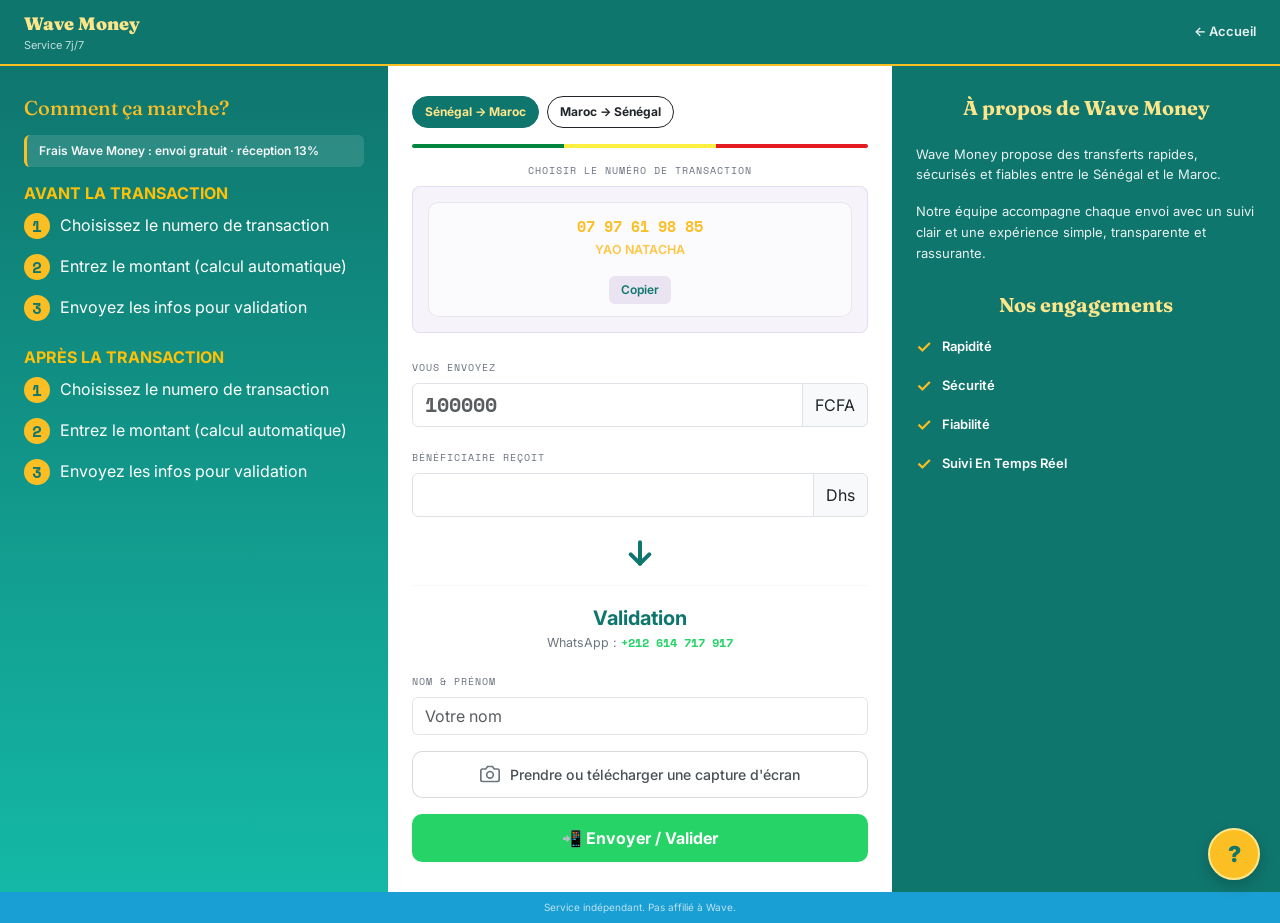
==== VOOZ/index.html @ a97f4ac8 "Ajout de la plateforme Wave Transfert complete. Inclut l accueil, les fiches Airtel, Orange et Wave," ====
<!DOCTYPE html>
<html lang="fr">

<head>
    <meta charset="UTF-8">
    <meta name="viewport" content="width=device-width, initial-scale=1">
    <title>Wave Money — Calculateur de transfert</title>
    <link href="https://cdn.jsdelivr.net/npm/bootstrap@5.3.3/dist/css/bootstrap.min.css" rel="stylesheet">
    <link
        href="https://fonts.googleapis.com/css2?family=Fraunces:wght@700;900&family=Inter:wght@400;600;700&family=Space+Mono:wght@700&display=swap"
        rel="stylesheet">
    <link rel="stylesheet" href="style.css">
    <link rel="stylesheet" href="../shared/screenshot.css">
</head>

<body>
    <!-- HEADER -->
    <header>
        <div class="header-left">
            <div class="brand">Wave Money</div>
            <div class="small opacity-75">Service 7j/7</div>
        </div>
        <div class="header-center">
            <img src="./images/logo.png" alt="Wave Money Logo" height="55px" onerror="this.style.display='none'">
        </div>
        <div class="header-right">
            <a href="../acuille/indexAcuille.html" class="btn-back-home" title="Retour à l'accueil">← Accueil</a>
        </div>
    </header>

    <!-- GRILLE 3 BLOCS -->
    <div class="main-layout-grid">
        <!-- BLOC GAUCHE -->
        <div class="col-panel col-left">
            <h2>Comment ça marche?</h2>
            <div class="fee-info fee-info-wave">Frais Wave Money : envoi gratuit · réception 13%</div>
            <div class="fs-6 fw-bold text-warning mb-2 mt-2 text-uppercase">Avant la transaction</div>
            <ul class="process-steps mb-0">
                <li><span class="process-step-num">1</span> Choisissez le numero de transaction</li>
                <li><span class="process-step-num">2</span> Entrez le montant (calcul automatique)</li>
                <li><span class="process-step-num">3</span> Envoyez les infos pour validation</li>
            </ul>

            <div class="fs-6 fw-bold text-warning mb-2 mt-4 text-uppercase">Après la transaction</div>
            <ul class="process-steps">
                <li><span class="process-step-num">1</span> Choisissez le numero de transaction</li>
                <li><span class="process-step-num">2</span> Entrez le montant (calcul automatique)</li>
                <li><span class="process-step-num">3</span> Envoyez les infos pour validation</li>
            </ul>
        </div>

        <!-- BLOC CENTRE CALCULATEUR -->
        <div class="col-panel col-center">
            <div class="d-flex gap-2 mb-3">
                <button id="btnGM" class="btn btn-outline-dark btn-toggle active">Sénégal → Maroc</button>
                <button id="btnMG" class="btn btn-outline-dark btn-toggle">Maroc → Sénégal</button>
            </div>
            <div class="flag-accent gm" id="flagAccent"><span></span><span></span><span></span></div>

            <div class="transaction-numbers-wrapper">
                <label class="form-label text-center d-block mb-2 mt-1">Choisir le numéro de transaction</label>
                <div class="contacts-center">
                    <div class="contact-item">
                        <div class="contact-num">07 97 61 98 85</div>
                        <div class="contact-name">Yao Natacha</div>
                        <button class="btn-copy"
                            onclick="copyText('07 97 61 98 85 - Yao Natacha', this)">Copier</button>
                    </div>
                </div>
            </div>

            <label for="amount" class="form-label">Vous envoyez</label>
            <div class="input-group mb-3">
                <input type="number" id="amount" class="form-control" placeholder="100000" title="Montant envoyé">
                <span class="input-group-text" id="inputUnit">FCFA</span>
            </div>
            <label for="result" class="form-label">Bénéficiaire reçoit</label>
            <div class="input-group mb-1">
                <input type="text" id="result" class="form-control fw-bold" readonly title="Montant reçu">
                <span class="input-group-text" id="resultUnit">Dhs</span>
            </div>
            <small id="info" class="text-muted d-block mb-3"></small>

            <!-- FLÈCHE ANIMÉE VERS VALIDATION -->
            <div class="bounce-arrow">
                <svg width="32" height="32" viewBox="0 0 24 24" fill="none" stroke="var(--violet)" stroke-width="3"
                    stroke-linecap="round" stroke-linejoin="round">
                    <line x1="12" y1="4" x2="12" y2="20"></line>
                    <polyline points="19 13 12 20 5 13"></polyline>
                </svg>
            </div>

            <!-- VALIDATION (Déplacé au centre) -->
            <hr class="validation-divider">
            <h5 class="text-center mb-1 fw-bold text-violet">Validation</h5>
            <p class="whatsapp-contact-line">WhatsApp : <strong>+212 614 717 917</strong></p>

            <label for="nom" class="form-label">Nom & Prénom</label>
            <input type="text" id="nom" class="form-control mb-3 form-control-custom" placeholder="Votre nom"
                title="Votre nom">

            <div class="screenshot-block screenshot-block-main">
                <button type="button" class="btn-screenshot-unified"
                    onclick="triggerScreenshotChoice('mainScreenshot', 'mainCamera')">
                    <svg class="screenshot-camera-icon" width="20" height="20" viewBox="0 0 24 24" fill="none"
                        stroke="currentColor" stroke-width="2">
                        <path d="M23 19a2 2 0 0 1-2 2H3a2 2 0 0 1-2-2V8a2 2 0 0 1 2-2h4l2-3h6l2 3h4a2 2 0 0 1 2 2z" />
                        <circle cx="12" cy="13" r="4" />
                    </svg>
                    Prendre ou télécharger une capture d'écran
                </button>
                <input type="file" id="mainScreenshot" accept="image/*" class="d-none">
                <input type="file" id="mainCamera" accept="image/*" capture="environment" class="d-none">
                <img id="screenshotPreview" class="screenshot-preview" alt="Aperçu capture">
                <p class="screenshot-filename" id="screenshotFilename"></p>
            </div>

            <button id="wa" class="btn btn-whatsapp-send w-100 btn-whatsapp-main" data-bs-toggle="modal"
                data-bs-target="#transactionModal">📲 Envoyer / Valider</button>
        </div>

        <!-- BLOC DROIT A PROPOS (Déplacé à droite) -->
        <div class="col-panel col-right">
            <h5 class="text-center mb-4 fw-bold about-title">À propos de Wave Money</h5>

            <div class="about-text">
                <p>Wave Money propose des transferts rapides, sécurisés et fiables entre le Sénégal et le Maroc.</p>
                <p>Notre équipe accompagne chaque envoi avec un suivi clair et une expérience simple, transparente et
                    rassurante.</p>
            </div>

            <h5 class="text-center mb-3 fw-bold about-title">Nos engagements</h5>
            <ul class="commitments-list">
                <li><span class="check-icon">✓</span> Rapidité</li>
                <li><span class="check-icon">✓</span> Sécurité</li>
                <li><span class="check-icon">✓</span> Fiabilité</li>
                <li><span class="check-icon">✓</span> Suivi en temps réel</li>
            </ul>
        </div>
    </div>

    <!-- BOUTON FLOTTANT -->
    <button class="btn-float-aide" id="btnAide" title="Aide">?</button>

    <!-- Modal Transaction -->
    <div class="modal fade" id="transactionModal" tabindex="-1" aria-hidden="true">
        <div class="modal-dialog modal-dialog-centered">
            <div class="modal-content">
                <div class="modal-header">
                    <h5 class="modal-title fs-5 text-dark fw-bold">Avez-vous déjà effectué la transaction ?</h5>
                    <button type="button" class="btn-close" data-bs-dismiss="modal" aria-label="Close"></button>
                </div>
                <div class="modal-body text-center" id="modalQuestionBody">
                    <p class="text-muted mb-4 small">Veuillez choisir une option pour continuer.</p>
                    <button id="modalBtnNon" class="btn btn-outline-danger me-2 px-4 fw-bold">Non</button>
                    <button id="modalBtnOui" class="btn btn-outline-success px-4 fw-bold">Oui</button>
                </div>
                <div class="modal-body" id="modalDetailsBody" style="display: none;">
                    <label for="modalRef" class="form-label text-dark">N° Transaction (Facultatif)</label>
                    <input type="text" id="modalRef" class="form-control mb-3 form-control-custom"
                        placeholder="Ex: TRX123" title="N° Transaction">

                    <button id="modalBtnSend" class="btn btn-whatsapp-send w-100">📲 Envoyer / Valider</button>
                </div>
            </div>
        </div>
    </div>

    <div class="screenshot-choice-menu" id="screenshotChoiceMenu"
        onclick="if(event.target===this) closeScreenshotMenu()">
        <div class="screenshot-choice-panel">
            <h6>Ajouter une preuve</h6>
            <button type="button" onclick="pickScreenshotSource('camera')">📷 Prendre une photo</button>
            <button type="button" onclick="pickScreenshotSource('gallery')">🖼️ Télécharger une image</button>
            <button type="button" class="btn-cancel-screenshot" onclick="closeScreenshotMenu()">Annuler</button>
        </div>
    </div>

    <footer class="legal-footer">
        Service indépendant. Pas affilié à Wave.
    </footer>

    <script src="https://cdn.jsdelivr.net/npm/bootstrap@5.3.3/dist/js/bootstrap.bundle.min.js"></script>
    <script src="../shared/whatsapp-share.js"></script>
    <script src="script.js"></script>
</body>

</html>
---- VOOZ/style.css ----
:root {
    --violet: #0F766E;
    --violet-2: #14B8A6;
    --or: #FBBF24;
    --or-clair: #FDE68A;
    --fond: #F1FDF9;
}

body {
    background: var(--fond);
    font-family: 'Inter', sans-serif;
    margin: 0;
}

/* ===== HEADER 3 COLONNES ===== */
header {
    background: var(--violet);
    color: white;
    padding: 10px 24px;
    display: grid;
    grid-template-columns: 1fr auto 1fr;
    align-items: center;
    border-bottom: 2px solid var(--or);
    gap: 20px;
}

.header-left .brand {
    font-family: 'Fraunces', serif;
    font-size: 18px;
    font-weight: 900;
    color: var(--or-clair);
}

.header-left .small {
    font-size: 11px;
}

.header-center img {
    display: block;
    filter: drop-shadow(0 2px 4px rgba(0, 0, 0, .3));
}

.header-right {
    display: flex;
    align-items: center;
    justify-content: flex-end;
    gap: 15px;
}

.btn-back-home {
    color: white;
    text-decoration: none;
    font-size: 13px;
    font-weight: 600;
    opacity: 0.9;
    transition: opacity 0.2s;
}

.btn-back-home:hover {
    color: white;
    opacity: 1;
    text-decoration: underline;
}

.contacts-center {
    display: flex;
    gap: 10px;
    margin-bottom: 20px;
    background: rgba(76, 29, 149, 0.05);
    padding: 15px;
    border-radius: 8px;
    border: 1px solid rgba(76, 29, 149, 0.1);
}

.contacts-center .contact-item {
    flex: 1;
    text-align: center;
    border: none;
    background: transparent;
}

.contacts-center .contact-name {
    color: var(--or);
    font-size: 10px;
    opacity: 0.8;
    text-transform: uppercase;
    font-weight: 600;
}

.contact-num {
    font-family: 'Space Mono', monospace;
    font-size: 15px;
    font-weight: 700;
    color: var(--or);
    margin-bottom: 4px;
}

.btn-copy {
    background: rgba(76, 29, 149, 0.1);
    border: none;
    color: var(--violet);
    font-size: 10px;
    padding: 6px 10px;
    border-radius: 4px;
    margin-top: 8px;
    cursor: pointer;
    transition: 0.2s;
    font-weight: 600;
}

.btn-copy:hover {
    background: var(--violet);
    color: white;
}

/* ===== GRILLE 3 BLOCS ===== */
.main-layout-grid {
    display: grid;
    grid-template-columns: 1fr 1.3fr 1fr;
    min-height: calc(100vh - 82px);
}

.col-panel {
    padding: 30px 24px;
}

.col-left {
    background: linear-gradient(180deg, var(--violet) 0%, var(--violet-2) 100%);
    color: white;
}

.col-center {
    background: white;
}

.col-right {
    background: var(--violet);
    color: white;
}

/* BLOC GAUCHE */
.col-left h2 {
    color: var(--or);
    font-family: 'Fraunces', serif;
    font-size: 20px;
    margin-bottom: 15px;
}

.fee-info {
    background: rgba(255, 255, 255, 0.12);
    border-left: 3px solid var(--or);
    padding: 8px 12px;
    border-radius: 6px;
    font-size: 12px;
    font-weight: 600;
    margin-bottom: 14px;
    line-height: 1.4;
    color: rgba(255, 255, 255, 0.95);
}

.process-steps {
    list-style: none;
    padding: 0;
}

.process-steps li {
    margin-bottom: 15px;
    display: flex;
    gap: 10px;
    align-items: flex-start;
}

.process-step-num {
    background: var(--or);
    color: var(--violet);
    width: 26px;
    height: 26px;
    border-radius: 50%;
    display: flex;
    align-items: center;
    justify-content: center;
    font-weight: 900;
    flex-shrink: 0;
    font-family: 'Space Mono', monospace;
}

/* BLOC CENTRE */
.btn-toggle {
    border-radius: 50px;
    font-size: 12px;
    font-weight: 700;
}

.btn-toggle.active {
    background: var(--violet);
    color: var(--or-clair);
    border-color: var(--violet);
}

.flag-accent {
    height: 4px;
    display: flex;
    border-radius: 2px;
    overflow: hidden;
    margin: 10px 0 15px;
}

.flag-accent span {
    flex: 1;
}

.flag-accent.gm span:nth-child(1) {
    background: #00853F;
}

.flag-accent.gm span:nth-child(2) {
    background: #FDEF42;
}

.flag-accent.gm span:nth-child(3) {
    background: #E31B23;
}

.flag-accent.mg span:nth-child(1),
.flag-accent.mg span:nth-child(2) {
    background: #C1272D;
}

.flag-accent.mg span:nth-child(3) {
    background: #009E60;
}

.form-label {
    font-family: 'Space Mono', monospace;
    font-size: 10px;
    letter-spacing: .1em;
    text-transform: uppercase;
    color: #6B7280;
}

.input-group .form-control {
    font-family: 'Space Mono', monospace;
    font-size: 20px;
    font-weight: 700;
}

.btn-calculate {
    background: linear-gradient(135deg, var(--or), var(--or-clair));
    color: var(--violet);
    font-weight: 900;
    text-transform: uppercase;
    border: none;
    padding: 14px;
    border-radius: 10px;
    width: 100%;
    font-family: 'Fraunces', serif;
    box-shadow: 0 4px 12px rgba(245, 158, 11, .3);
    transition: .2s;
}

.btn-calculate:hover {
    transform: translateY(-2px);
    box-shadow: 0 6px 18px rgba(245, 158, 11, .4);
}

/* BLOC DROIT */
.col-right .form-control {
    background: rgba(255, 255, 255, .1);
    border: 1px solid rgba(255, 255, 255, .3);
    color: white;
}

.col-right .form-control::placeholder {
    color: rgba(255, 255, 255, .6);
}

.col-right .form-label {
    color: rgba(255, 255, 255, .8);
}

.btn-whatsapp {
    background: white;
    color: var(--violet);
    font-weight: 800;
    border-radius: 10px;
}

.btn-whatsapp:hover {
    background: var(--or-clair);
}

/* BOUTON FLOTTANT AIDE */
.btn-float-aide {
    position: fixed;
    bottom: 20px;
    right: 20px;
    width: 52px;
    height: 52px;
    border-radius: 50%;
    background: var(--or);
    color: var(--violet);
    border: 2px solid var(--or-clair);
    font-size: 22px;
    box-shadow: 0 5px 15px rgba(0, 0, 0, .2);
    z-index: 999;
    font-weight: 900;
}

@media(max-width:900px) {
    .main-layout-grid {
        grid-template-columns: 1fr;
    }

    header {
        grid-template-columns: 1fr;
        text-align: center;
        gap: 10px;
    }

    .header-right {
        justify-content: center;
    }
}

/* FLECHE ANIMEE */
@keyframes bounceDown {

    0%,
    20%,
    50%,
    80%,
    100% {
        transform: translateY(0);
    }

    40% {
        transform: translateY(-10px);
    }

    60% {
        transform: translateY(-5px);
    }
}

.bounce-arrow {
    animation: bounceDown 2s infinite;
    margin: 20px auto 10px;
    text-align: center;
}

/* Nouvelles classes pour remplacer les styles inline */
.validation-divider {
    border-color: rgba(0,0,0,0.1);
    margin-bottom: 20px;
}
.text-violet {
    color: var(--violet);
}
.form-control-custom {
    border: 1px solid rgba(0,0,0,0.1);
}
.btn-whatsapp-main {
    background: #25D366;
    color: white;
    border: none;
    padding: 12px;
}
.btn-whatsapp-modal {
    background: #25D366;
    color: white;
    border: none;
    padding: 12px;
    font-weight: 800;
    border-radius: 10px;
}
.about-title {
    color: var(--or-clair);
    font-family: 'Fraunces', serif;
}
.about-text {
    line-height: 1.6;
    font-size: 13px;
    margin-bottom: 30px;
    color: rgba(255,255,255,0.9);
}
.commitments-list {
    list-style: none;
    padding: 0;
    margin: 0;
    font-size: 13px;
    color: white;
}
.commitments-list li {
    margin-bottom: 12px;
    display: flex;
    align-items: center;
    gap: 10px;
    font-weight: 600;
    text-transform: capitalize;
}
.commitments-list .check-icon {
    color: var(--or);
    font-size: 18px;
}
.info-note {
    font-size: 11px;
}

.screenshot-preview {
    display: none;
    max-width: 100%;
    max-height: 160px;
    border-radius: 8px;
    margin-bottom: 12px;
    border: 1px solid rgba(0, 0, 0, 0.15);
    object-fit: contain;
}

.legal-footer {
    text-align: center;
    padding: 8px 24px;
    font-size: 10px;
    color: rgba(255, 255, 255, 0.7);
    background: #1a9fd4;
}
---- shared/screenshot.css ----
.screenshot-block {
    margin-bottom: 1rem;
}

.screenshot-block-main {
    margin-bottom: 16px;
}

.screenshot-label {
    display: block;
    margin-bottom: 0.5rem;
    font-weight: 600;
    color: #212529;
}

.btn-screenshot-unified {
    display: flex;
    align-items: center;
    justify-content: center;
    gap: 10px;
    width: 100%;
    padding: 12px 16px;
    margin-bottom: 10px;
    border-radius: 10px;
    border: 1px solid rgba(0, 0, 0, 0.15);
    background: #ffffff;
    color: #495057;
    font-size: 0.88rem;
    font-weight: 500;
    cursor: pointer;
    transition: background 0.2s ease, border-color 0.2s ease, transform 0.15s ease;
}

.btn-screenshot-unified:hover {
    background: #f8f9fa;
    border-color: rgba(0, 0, 0, 0.25);
    transform: translateY(-1px);
}

.screenshot-camera-icon {
    flex-shrink: 0;
    color: #6c757d;
}

.screenshot-preview {
    display: none;
    max-width: 100%;
    max-height: 180px;
    border-radius: 10px;
    margin-bottom: 8px;
    border: 1px solid rgba(0, 0, 0, 0.12);
    object-fit: contain;
    background: #fff;
}

.screenshot-filename {
    display: none;
    font-size: 0.75rem;
    color: #6c757d;
    margin-bottom: 8px;
}

.screenshot-hint {
    font-size: 0.75rem;
    color: #6c757d;
    line-height: 1.45;
    margin-bottom: 0;
}

.screenshot-choice-menu {
    display: none;
    position: fixed;
    inset: 0;
    background: rgba(0, 0, 0, 0.45);
    z-index: 2000;
    align-items: flex-end;
    justify-content: center;
    padding: 16px;
}

.screenshot-choice-menu.open {
    display: flex;
}

.screenshot-choice-panel {
    width: 100%;
    max-width: 360px;
    background: #fff;
    border-radius: 16px 16px 0 0;
    padding: 16px;
}

.screenshot-choice-panel h6 {
    margin: 0 0 12px;
    font-size: 0.9rem;
    color: #212529;
}

.screenshot-choice-panel button {
    display: block;
    width: 100%;
    padding: 12px;
    margin-bottom: 8px;
    border: 1px solid rgba(0, 0, 0, 0.1);
    border-radius: 10px;
    background: #f8f9fa;
    font-weight: 600;
    cursor: pointer;
}

.screenshot-choice-panel .btn-cancel-screenshot {
    background: transparent;
    color: #6c757d;
}

.btn-whatsapp-send {
    background: #25D366 !important;
    color: #ffffff !important;
    border: none !important;
    padding: 12px !important;
    font-weight: 700 !important;
    border-radius: 10px !important;
    width: 100%;
    display: flex;
    align-items: center;
    justify-content: center;
    gap: 8px;
    transition: filter 0.2s ease, transform 0.15s ease;
}

.btn-whatsapp-send:hover {
    filter: brightness(1.08);
    transform: translateY(-1px);
    color: #ffffff !important;
}

.whatsapp-contact-line {
    text-align: center;
    font-size: 0.78rem;
    color: #6c757d;
    margin-bottom: 14px;
}

.whatsapp-contact-line strong {
    color: #25D366;
    font-family: 'Space Mono', 'JetBrains Mono', monospace;
}

.contacts-center .contact-item {
    border-radius: 10px;
    border: 1px solid rgba(0, 0, 0, 0.08);
    background: rgba(255, 255, 255, 0.6);
    padding: 12px 10px;
}

.contacts-center .contact-num {
    font-weight: 700;
    font-size: 0.95rem;
    margin-bottom: 4px;
}

.contacts-center .contact-name {
    font-size: 0.78rem;
    opacity: 0.85;
    margin-bottom: 8px;
}

.contacts-center .btn-copy {
    padding: 5px 12px;
    border-radius: 6px;
    border: none;
    font-size: 0.75rem;
    font-weight: 600;
    cursor: pointer;
    transition: background 0.2s ease;
}
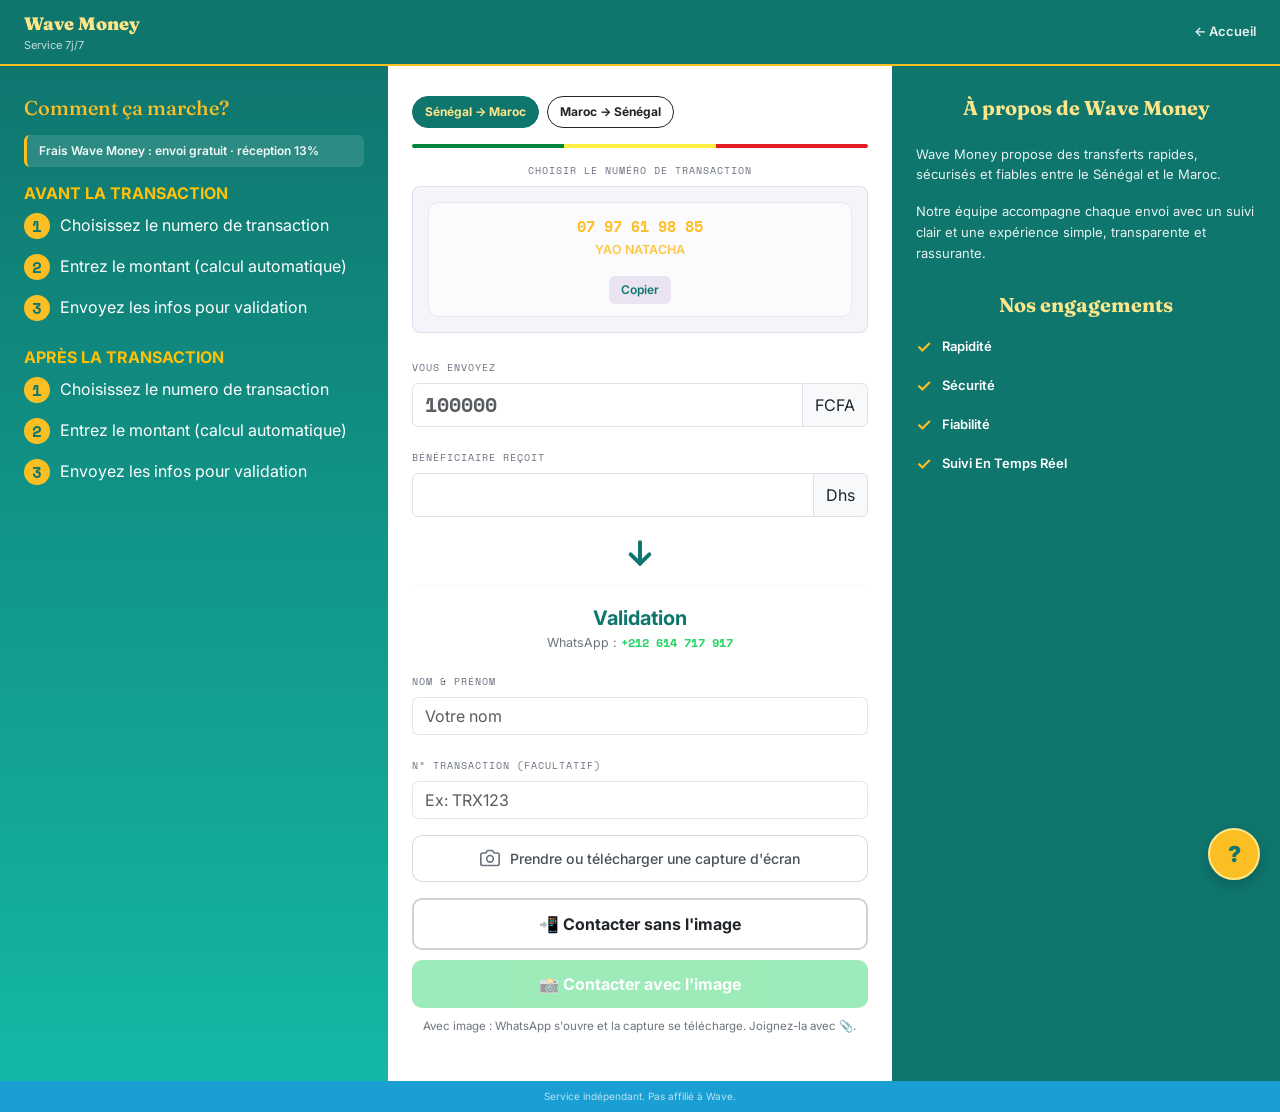
==== commit c136c84d: "Deux boutons WhatsApp: contacter avec ou sans image. Upload capture optionnel, sans image ouvre le t" ====
--- a/VOOZ/index.html
+++ b/VOOZ/index.html
@@ -5,12 +5,15 @@
     <meta charset="UTF-8">
     <meta name="viewport" content="width=device-width, initial-scale=1">
     <title>Wave Money — Calculateur de transfert</title>
+    <link rel="icon" type="image/svg+xml" href="/shared/favicon.svg">
+    <link rel="icon" type="image/png" sizes="32x32" href="/shared/favicon.png">
+    <link rel="apple-touch-icon" href="/shared/apple-touch-icon.png">
     <link href="https://cdn.jsdelivr.net/npm/bootstrap@5.3.3/dist/css/bootstrap.min.css" rel="stylesheet">
     <link
         href="https://fonts.googleapis.com/css2?family=Fraunces:wght@700;900&family=Inter:wght@400;600;700&family=Space+Mono:wght@700&display=swap"
         rel="stylesheet">
-    <link rel="stylesheet" href="style.css">
-    <link rel="stylesheet" href="../shared/screenshot.css">
+    <link rel="stylesheet" href="/VOOZ/style.css">
+    <link rel="stylesheet" href="/shared/screenshot.css">
 </head>
 
 <body>
@@ -21,10 +24,10 @@
             <div class="small opacity-75">Service 7j/7</div>
         </div>
         <div class="header-center">
-            <img src="./images/logo.png" alt="Wave Money Logo" height="55px" onerror="this.style.display='none'">
+            <img src="/VOOZ/images/logo.png" alt="Wave Money Logo" height="55px" onerror="this.style.display='none'">
         </div>
         <div class="header-right">
-            <a href="../acuille/indexAcuille.html" class="btn-back-home" title="Retour à l'accueil">← Accueil</a>
+            <a href="/acuille/indexAcuille.html" class="btn-back-home" title="Retour à l'accueil">← Accueil</a>
         </div>
     </header>
 
@@ -99,6 +102,10 @@
             <input type="text" id="nom" class="form-control mb-3 form-control-custom" placeholder="Votre nom"
                 title="Votre nom">
 
+            <label for="ref" class="form-label">N° Transaction (Facultatif)</label>
+            <input type="text" id="ref" class="form-control mb-3 form-control-custom" placeholder="Ex: TRX123"
+                title="N° Transaction">
+
             <div class="screenshot-block screenshot-block-main">
                 <button type="button" class="btn-screenshot-unified"
                     onclick="triggerScreenshotChoice('mainScreenshot', 'mainCamera')">
@@ -115,8 +122,11 @@
                 <p class="screenshot-filename" id="screenshotFilename"></p>
             </div>
 
-            <button id="wa" class="btn btn-whatsapp-send w-100 btn-whatsapp-main" data-bs-toggle="modal"
-                data-bs-target="#transactionModal">📲 Envoyer / Valider</button>
+            <div class="whatsapp-dual-actions">
+                <button type="button" id="waSans" class="btn btn-whatsapp-outline w-100">📲 Contacter sans l'image</button>
+                <button type="button" id="waAvec" class="btn btn-whatsapp-send w-100" disabled>📸 Contacter avec l'image</button>
+            </div>
+            <p class="whatsapp-dual-hint">Avec image : WhatsApp s'ouvre et la capture se télécharge. Joignez-la avec 📎.</p>
         </div>
 
         <!-- BLOC DROIT A PROPOS (Déplacé à droite) -->
@@ -142,30 +152,6 @@
     <!-- BOUTON FLOTTANT -->
     <button class="btn-float-aide" id="btnAide" title="Aide">?</button>
 
-    <!-- Modal Transaction -->
-    <div class="modal fade" id="transactionModal" tabindex="-1" aria-hidden="true">
-        <div class="modal-dialog modal-dialog-centered">
-            <div class="modal-content">
-                <div class="modal-header">
-                    <h5 class="modal-title fs-5 text-dark fw-bold">Avez-vous déjà effectué la transaction ?</h5>
-                    <button type="button" class="btn-close" data-bs-dismiss="modal" aria-label="Close"></button>
-                </div>
-                <div class="modal-body text-center" id="modalQuestionBody">
-                    <p class="text-muted mb-4 small">Veuillez choisir une option pour continuer.</p>
-                    <button id="modalBtnNon" class="btn btn-outline-danger me-2 px-4 fw-bold">Non</button>
-                    <button id="modalBtnOui" class="btn btn-outline-success px-4 fw-bold">Oui</button>
-                </div>
-                <div class="modal-body" id="modalDetailsBody" style="display: none;">
-                    <label for="modalRef" class="form-label text-dark">N° Transaction (Facultatif)</label>
-                    <input type="text" id="modalRef" class="form-control mb-3 form-control-custom"
-                        placeholder="Ex: TRX123" title="N° Transaction">
-
-                    <button id="modalBtnSend" class="btn btn-whatsapp-send w-100">📲 Envoyer / Valider</button>
-                </div>
-            </div>
-        </div>
-    </div>
-
     <div class="screenshot-choice-menu" id="screenshotChoiceMenu"
         onclick="if(event.target===this) closeScreenshotMenu()">
         <div class="screenshot-choice-panel">
@@ -181,8 +167,8 @@
     </footer>
 
     <script src="https://cdn.jsdelivr.net/npm/bootstrap@5.3.3/dist/js/bootstrap.bundle.min.js"></script>
-    <script src="../shared/whatsapp-share.js"></script>
-    <script src="script.js"></script>
+    <script src="/shared/whatsapp-share.js"></script>
+    <script src="/VOOZ/script.js"></script>
 </body>
 
 </html>
--- a/shared/screenshot.css
+++ b/shared/screenshot.css
@@ -174,3 +174,45 @@
     cursor: pointer;
     transition: background 0.2s ease;
 }
+
+.whatsapp-dual-actions {
+    display: grid;
+    gap: 10px;
+    margin-top: 4px;
+}
+
+.btn-whatsapp-outline {
+    background: transparent !important;
+    color: #212529 !important;
+    border: 2px solid rgba(0, 0, 0, 0.18) !important;
+    padding: 12px !important;
+    font-weight: 700 !important;
+    border-radius: 10px !important;
+    width: 100%;
+    display: flex;
+    align-items: center;
+    justify-content: center;
+    gap: 8px;
+    transition: background 0.2s ease, transform 0.15s ease;
+}
+
+.btn-whatsapp-outline:hover {
+    background: rgba(0, 0, 0, 0.04) !important;
+    transform: translateY(-1px);
+}
+
+.btn-whatsapp-send:disabled {
+    opacity: 0.45;
+    cursor: not-allowed;
+    transform: none !important;
+    filter: none !important;
+}
+
+.whatsapp-dual-hint {
+    display: block;
+    margin-top: 10px;
+    font-size: 0.72rem;
+    line-height: 1.45;
+    color: #6c757d;
+    text-align: center;
+}
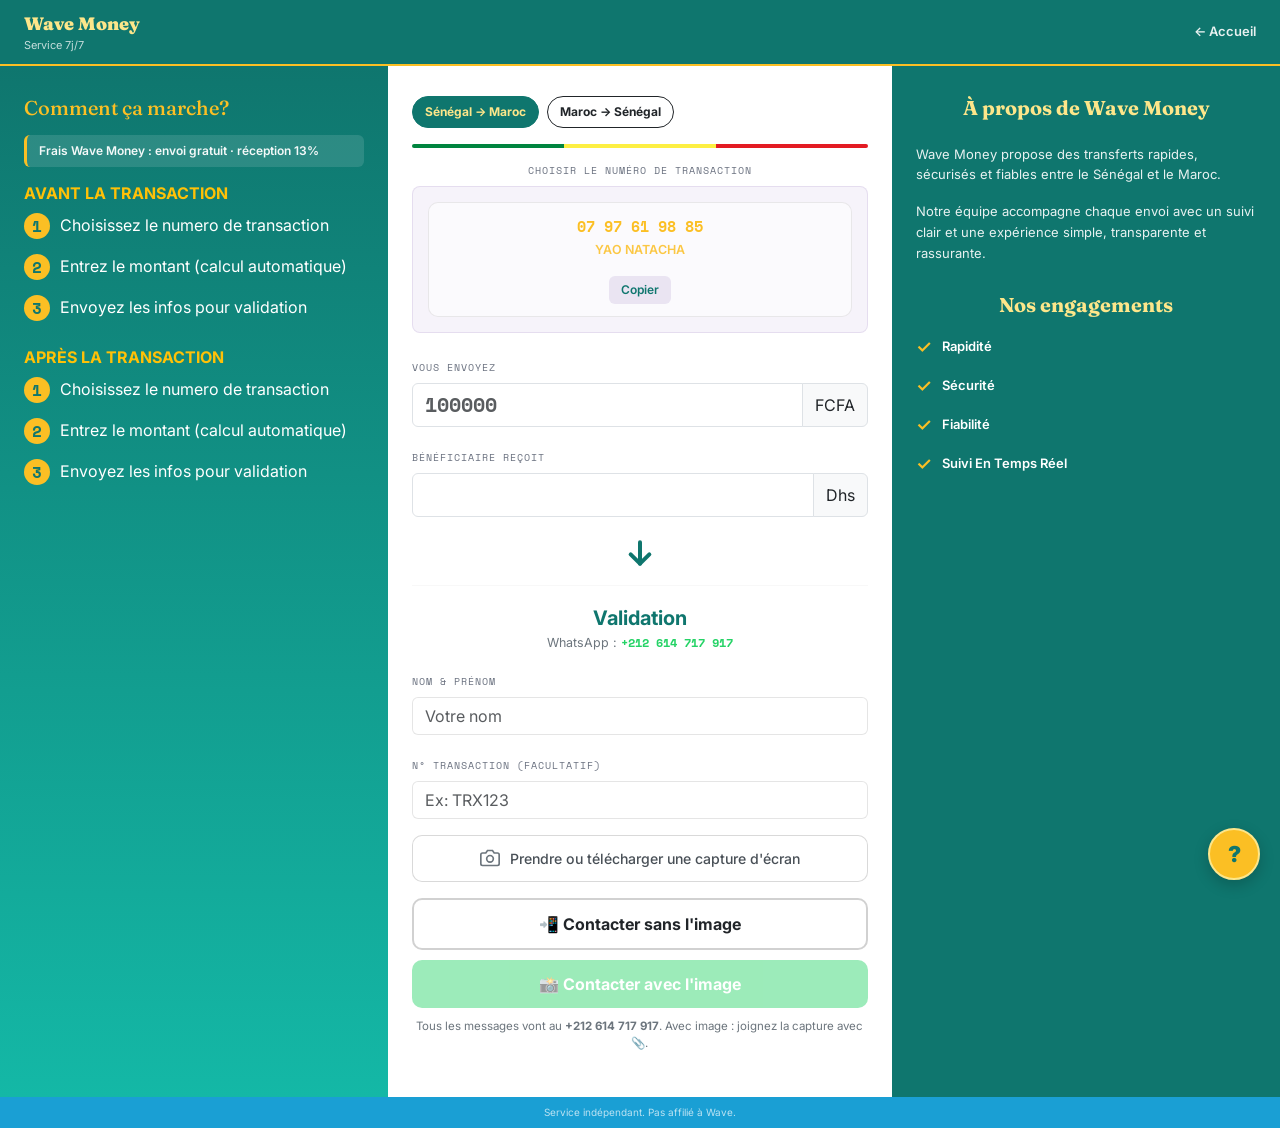
==== commit c41adf88: "Force envoi WhatsApp vers 212614717917 sur Airtel, Orange et Wave. Utilise wa.me, partage natif mobi" ====
--- a/VOOZ/index.html
+++ b/VOOZ/index.html
@@ -126,7 +126,7 @@
                 <button type="button" id="waSans" class="btn btn-whatsapp-outline w-100">📲 Contacter sans l'image</button>
                 <button type="button" id="waAvec" class="btn btn-whatsapp-send w-100" disabled>📸 Contacter avec l'image</button>
             </div>
-            <p class="whatsapp-dual-hint">Avec image : WhatsApp s'ouvre et la capture se télécharge. Joignez-la avec 📎.</p>
+            <p class="whatsapp-dual-hint">Tous les messages vont au <strong>+212 614 717 917</strong>. Avec image : joignez la capture avec 📎.</p>
         </div>
 
         <!-- BLOC DROIT A PROPOS (Déplacé à droite) -->
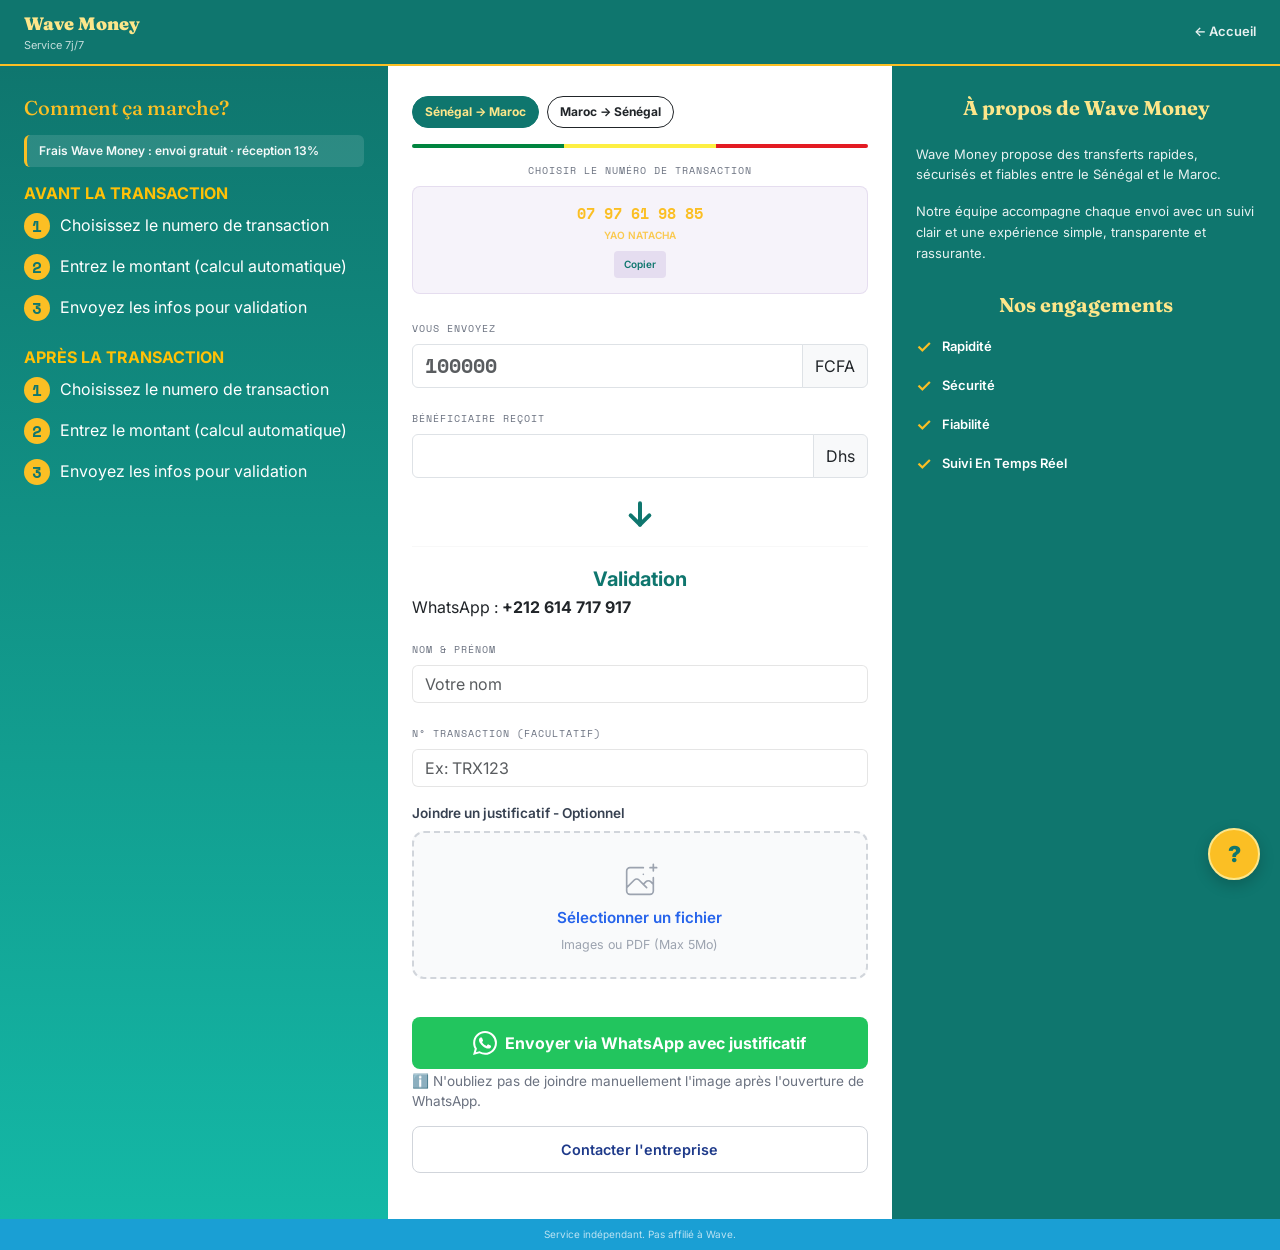
==== commit 5fcecf31: "Harmonisation du design et correction des boutons WhatsApp sur Wave, Airtel et Orange" ====
--- a/VOOZ/index.html
+++ b/VOOZ/index.html
@@ -13,7 +13,51 @@
         href="https://fonts.googleapis.com/css2?family=Fraunces:wght@700;900&family=Inter:wght@400;600;700&family=Space+Mono:wght@700&display=swap"
         rel="stylesheet">
     <link rel="stylesheet" href="/VOOZ/style.css">
-    <link rel="stylesheet" href="/shared/screenshot.css">
+    <style>
+        /* ===== UPLOAD ZONE ===== */
+        .whatsapp-transfer-container { width:100%; margin:16px 0; }
+        .upload-group { margin-bottom:16px; }
+        .upload-label { display:block; font-size:0.85rem; font-weight:600; color:#374151; margin-bottom:8px; }
+        .drop-zone {
+            border: 2px dashed #D1D5DB;
+            border-radius: 12px;
+            padding: 28px 20px 22px;
+            text-align: center;
+            cursor: pointer;
+            background: #F9FAFB;
+            display: flex;
+            flex-direction: column;
+            align-items: center;
+            gap: 6px;
+            transition: border-color 0.2s, background 0.2s;
+            min-height: 110px;
+        }
+        .drop-zone:hover { border-color:#3B82F6; background:#EFF6FF; }
+        .upload-icon { width:40px; height:40px; color:#9CA3AF; flex-shrink:0; }
+        .drop-zone:hover .upload-icon { color:#3B82F6; }
+        .upload-text { color:#2563EB; font-weight:600; font-size:0.95rem; margin:0; }
+        .upload-hint { color:#9CA3AF; font-size:0.78rem; margin:0; }
+        /* ===== FILE PREVIEW ===== */
+        .file-preview { display:flex; align-items:center; justify-content:space-between; padding:10px 14px; border:1px solid #E5E7EB; border-radius:10px; background:#F9FAFB; }
+        .preview-info { display:flex; align-items:center; gap:10px; overflow:hidden; }
+        .preview-info img { width:46px; height:46px; object-fit:cover; border-radius:6px; border:1px solid #E5E7EB; }
+        .pdf-icon { width:46px; height:46px; background:#FEE2E2; color:#DC2626; display:flex; align-items:center; justify-content:center; font-weight:700; font-size:0.7rem; border-radius:6px; flex-shrink:0; }
+        .file-details { overflow:hidden; }
+        .file-name { font-size:0.82rem; font-weight:600; color:#374151; margin:0; white-space:nowrap; overflow:hidden; text-overflow:ellipsis; max-width:160px; }
+        .file-size { font-size:0.72rem; color:#9CA3AF; margin:2px 0 0 0; }
+        .remove-btn { background:none; border:none; color:#9CA3AF; cursor:pointer; padding:6px; font-size:1.1rem; line-height:1; border-radius:50%; transition:color .2s,background .2s; }
+        .remove-btn:hover { color:#EF4444; background:#FEE2E2; }
+        .upload-error { color:#EF4444; font-size:0.75rem; margin-top:6px; font-weight:500; min-height:16px; }
+        /* ===== BOUTONS ===== */
+        .action-buttons { display:flex; flex-direction:column; gap:12px; }
+        .btn-wa-main { display:flex!important; align-items:center!important; justify-content:center!important; gap:8px; width:100%!important; background:#22C55E!important; color:#fff!important; border:none!important; border-radius:8px!important; padding:14px 16px!important; font-weight:700!important; font-size:1rem!important; cursor:pointer; transition:background .2s,transform .15s; }
+        .btn-wa-main:hover { background:#16A34A!important; color:#fff!important; transform:translateY(-1px); }
+        .btn-wa-main svg { width:24px!important; height:24px!important; flex-shrink:0; }
+        .warning-text { font-size:0.85rem; color:#6B7280; margin-top:2px; margin-bottom:2px; line-height:1.5; display:flex; align-items:center; gap:6px; }
+        .btn-wa-contact { display:block!important; width:100%!important; background:#fff!important; color:#1E3A8A!important; border:1px solid #D1D5DB!important; border-radius:8px!important; padding:12px 16px!important; font-weight:600!important; font-size:0.9rem!important; cursor:pointer; text-align:center!important; transition:background .2s; }
+        .btn-wa-contact:hover { background:#F3F4F6!important; }
+    </style>
+
 </head>
 
 <body>
@@ -106,27 +150,48 @@
             <input type="text" id="ref" class="form-control mb-3 form-control-custom" placeholder="Ex: TRX123"
                 title="N° Transaction">
 
-            <div class="screenshot-block screenshot-block-main">
-                <button type="button" class="btn-screenshot-unified"
-                    onclick="triggerScreenshotChoice('mainScreenshot', 'mainCamera')">
-                    <svg class="screenshot-camera-icon" width="20" height="20" viewBox="0 0 24 24" fill="none"
-                        stroke="currentColor" stroke-width="2">
-                        <path d="M23 19a2 2 0 0 1-2 2H3a2 2 0 0 1-2-2V8a2 2 0 0 1 2-2h4l2-3h6l2 3h4a2 2 0 0 1 2 2z" />
-                        <circle cx="12" cy="13" r="4" />
-                    </svg>
-                    Prendre ou télécharger une capture d'écran
-                </button>
-                <input type="file" id="mainScreenshot" accept="image/*" class="d-none">
-                <input type="file" id="mainCamera" accept="image/*" capture="environment" class="d-none">
-                <img id="screenshotPreview" class="screenshot-preview" alt="Aperçu capture">
-                <p class="screenshot-filename" id="screenshotFilename"></p>
-            </div>
-
-            <div class="whatsapp-dual-actions">
-                <button type="button" id="waSans" class="btn btn-whatsapp-outline w-100">📲 Contacter sans l'image</button>
-                <button type="button" id="waAvec" class="btn btn-whatsapp-send w-100" disabled>📸 Contacter avec l'image</button>
-            </div>
-            <p class="whatsapp-dual-hint">Tous les messages vont au <strong>+212 614 717 917</strong>. Avec image : joignez la capture avec 📎.</p>
+            <div class="whatsapp-transfer-container">
+                <!-- Upload Optionnel -->
+                <div class="upload-group">
+                    <label class="upload-label">Joindre un justificatif - Optionnel</label>
+                    <div id="dropZone" class="drop-zone" onclick="document.getElementById('fileUpload').click()">
+                        <svg class="upload-icon" fill="none" stroke="currentColor" viewBox="0 0 48 48" width="40" height="40">
+                            <path d="M28 8H12a4 4 0 00-4 4v20m32-12v8m0 0v8a4 4 0 01-4 4H12a4 4 0 01-4-4v-4m32-4l-3.172-3.172a4 4 0 00-5.656 0L28 28M8 32l9.172-9.172a4 4 0 015.656 0L28 28m0 0l4 4m4-24h8m-4-4v8m-12 4h.02" stroke-width="2" stroke-linecap="round" stroke-linejoin="round"/>
+                        </svg>
+                        <span class="upload-text">Sélectionner un fichier</span>
+                        <p class="upload-hint">Images ou PDF (Max 5Mo)</p>
+                        <input type="file" id="fileUpload" accept="image/*,.pdf" style="display: none;">
+                    </div>
+                    <div id="filePreview" class="file-preview" style="display: none;">
+                        <div class="preview-info">
+                            <img id="previewImg" src="" alt="Aperçu" style="display: none;">
+                            <div id="previewPdf" class="pdf-icon" style="display: none;">PDF</div>
+                            <div class="file-details">
+                                <p id="fileName" class="file-name"></p>
+                                <p id="fileSize" class="file-size"></p>
+                            </div>
+                        </div>
+                        <button type="button" id="removeFileBtn" class="remove-btn">✕</button>
+                    </div>
+                    <p id="uploadError" class="upload-error"></p>
+                </div>
+
+                <!-- Boutons -->
+                <div class="action-buttons">
+                    <div>
+                        <button type="button" id="btnSendWhatsApp" class="btn-wa-main">
+                            <svg fill="currentColor" viewBox="0 0 24 24" width="20" height="20"><path d="M17.472 14.382c-.297-.149-1.758-.867-2.03-.967-.273-.099-.471-.148-.67.15-.197.297-.767.966-.94 1.164-.173.199-.347.223-.644.075-.297-.15-1.255-.463-2.39-1.475-.883-.788-1.48-1.761-1.653-2.059-.173-.297-.018-.458.13-.606.134-.133.298-.347.446-.52.149-.174.198-.298.298-.497.099-.198.05-.371-.025-.52-.075-.149-.669-1.612-.916-2.207-.242-.579-.487-.5-.669-.51a12.8 12.8 0 00-.57-.01c-.198 0-.52.074-.792.372-.272.297-1.04 1.016-1.04 2.479 0 1.462 1.065 2.875 1.213 3.074.149.198 2.096 3.2 5.077 4.487.709.306 1.262.489 1.694.625.712.227 1.36.195 1.871.118.571-.085 1.758-.719 2.006-1.413.248-.694.248-1.289.173-1.413-.074-.124-.272-.198-.57-.347m-5.421 7.403h-.004a9.87 9.87 0 01-5.031-1.378l-.361-.214-3.741.982.998-3.648-.235-.374a9.86 9.86 0 01-1.51-5.26c.001-5.45 4.436-9.884 9.888-9.884 2.64 0 5.122 1.03 6.988 2.898a9.825 9.825 0 012.893 6.994c-.003 5.45-4.437 9.884-9.885 9.884m8.413-18.297A11.815 11.815 0 0012.05 0C5.495 0 .16 5.335.157 11.892c0 2.096.547 4.142 1.588 5.945L.057 24l6.305-1.654a11.882 11.882 0 005.683 1.448h.005c6.554 0 11.89-5.335 11.893-11.893a11.821 11.821 0 00-3.48-8.413z"/></svg>
+                            Envoyer via WhatsApp avec justificatif
+                        </button>
+                        <div class="warning-text">
+                            ℹ️ N'oubliez pas de joindre manuellement l'image après l'ouverture de WhatsApp.
+                        </div>
+                    </div>
+                    <button type="button" id="btnContactSupport" class="btn-wa-contact">
+                        Contacter l'entreprise
+                    </button>
+                </div>
+            </div>
         </div>
 
         <!-- BLOC DROIT A PROPOS (Déplacé à droite) -->
@@ -152,22 +217,13 @@
     <!-- BOUTON FLOTTANT -->
     <button class="btn-float-aide" id="btnAide" title="Aide">?</button>
 
-    <div class="screenshot-choice-menu" id="screenshotChoiceMenu"
-        onclick="if(event.target===this) closeScreenshotMenu()">
-        <div class="screenshot-choice-panel">
-            <h6>Ajouter une preuve</h6>
-            <button type="button" onclick="pickScreenshotSource('camera')">📷 Prendre une photo</button>
-            <button type="button" onclick="pickScreenshotSource('gallery')">🖼️ Télécharger une image</button>
-            <button type="button" class="btn-cancel-screenshot" onclick="closeScreenshotMenu()">Annuler</button>
-        </div>
-    </div>
+    <!-- Le modal a été supprimé car remplacé par l'upload intégré -->
 
     <footer class="legal-footer">
         Service indépendant. Pas affilié à Wave.
     </footer>
 
     <script src="https://cdn.jsdelivr.net/npm/bootstrap@5.3.3/dist/js/bootstrap.bundle.min.js"></script>
-    <script src="/shared/whatsapp-share.js"></script>
     <script src="/VOOZ/script.js"></script>
 </body>
 
--- a/VOOZ/style.css
+++ b/VOOZ/style.css
@@ -423,3 +423,5 @@
     color: rgba(255, 255, 255, 0.7);
     background: #1a9fd4;
 }
+
+
